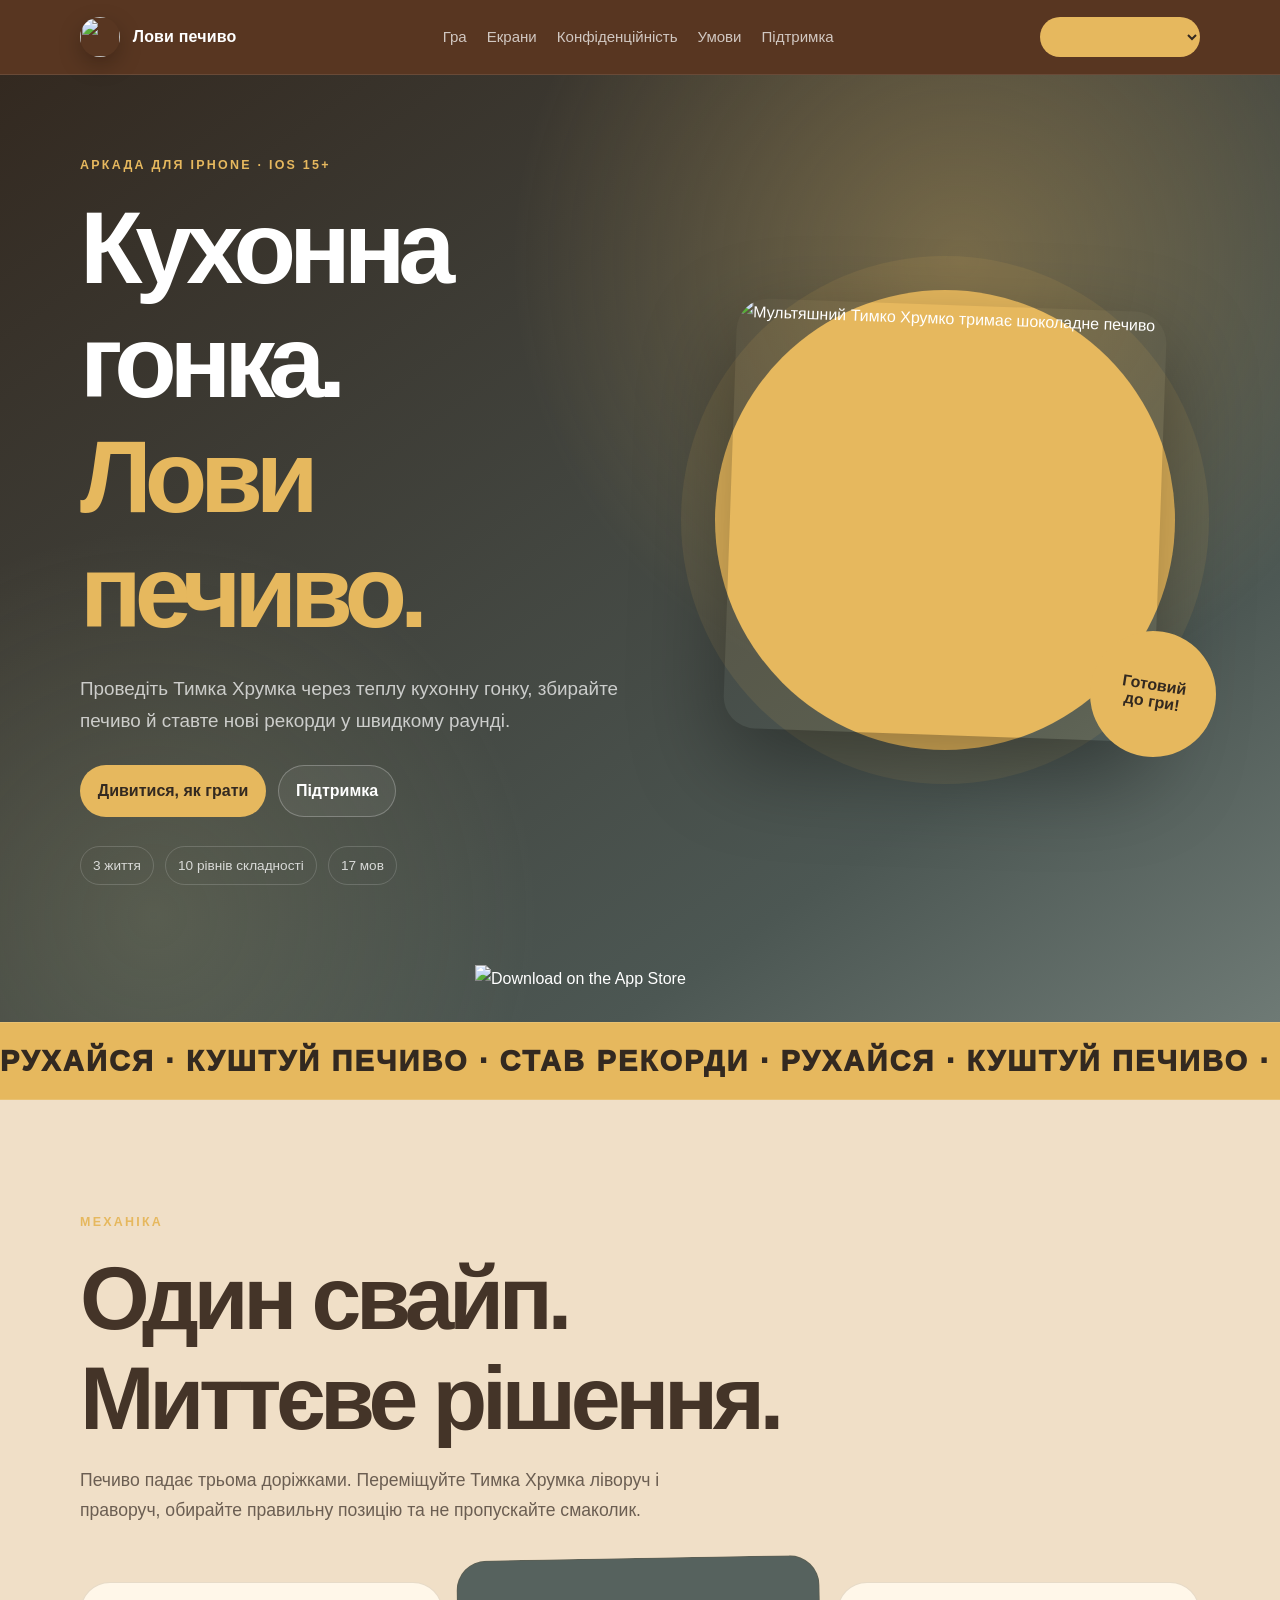
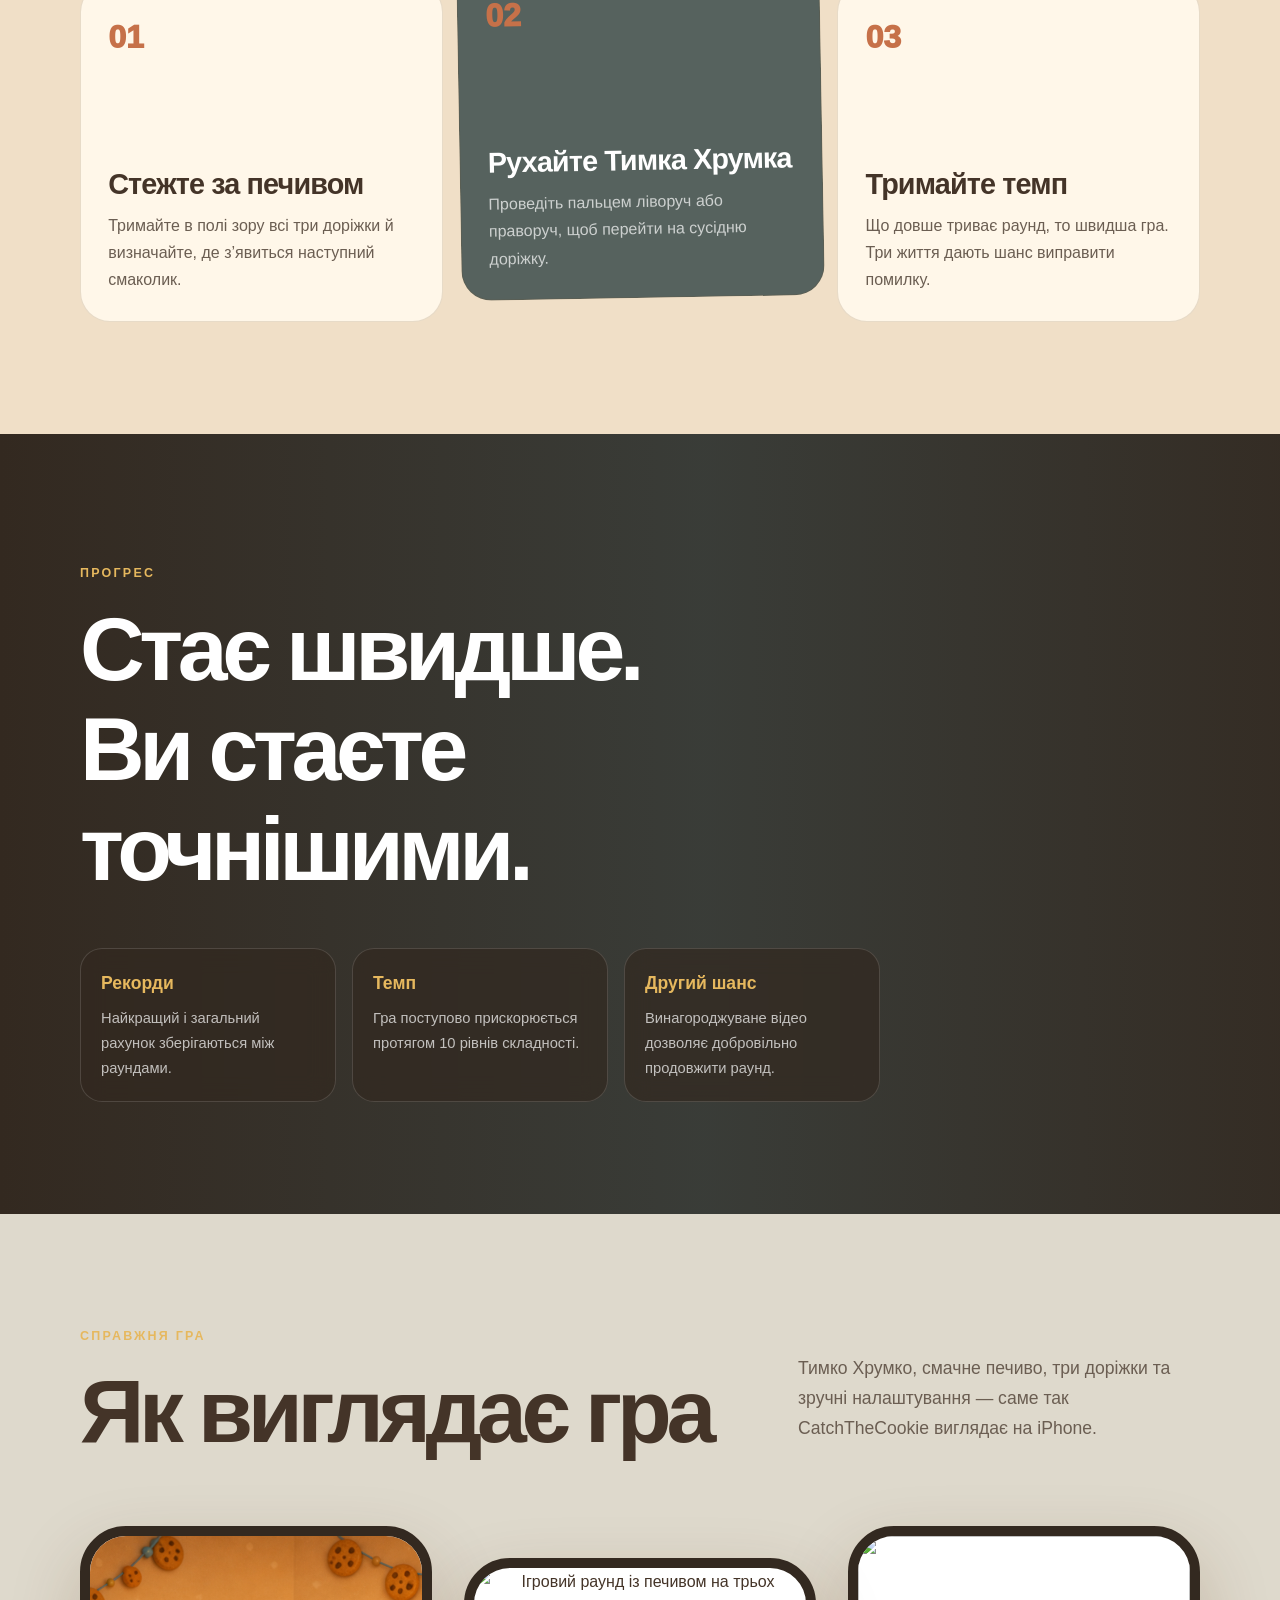
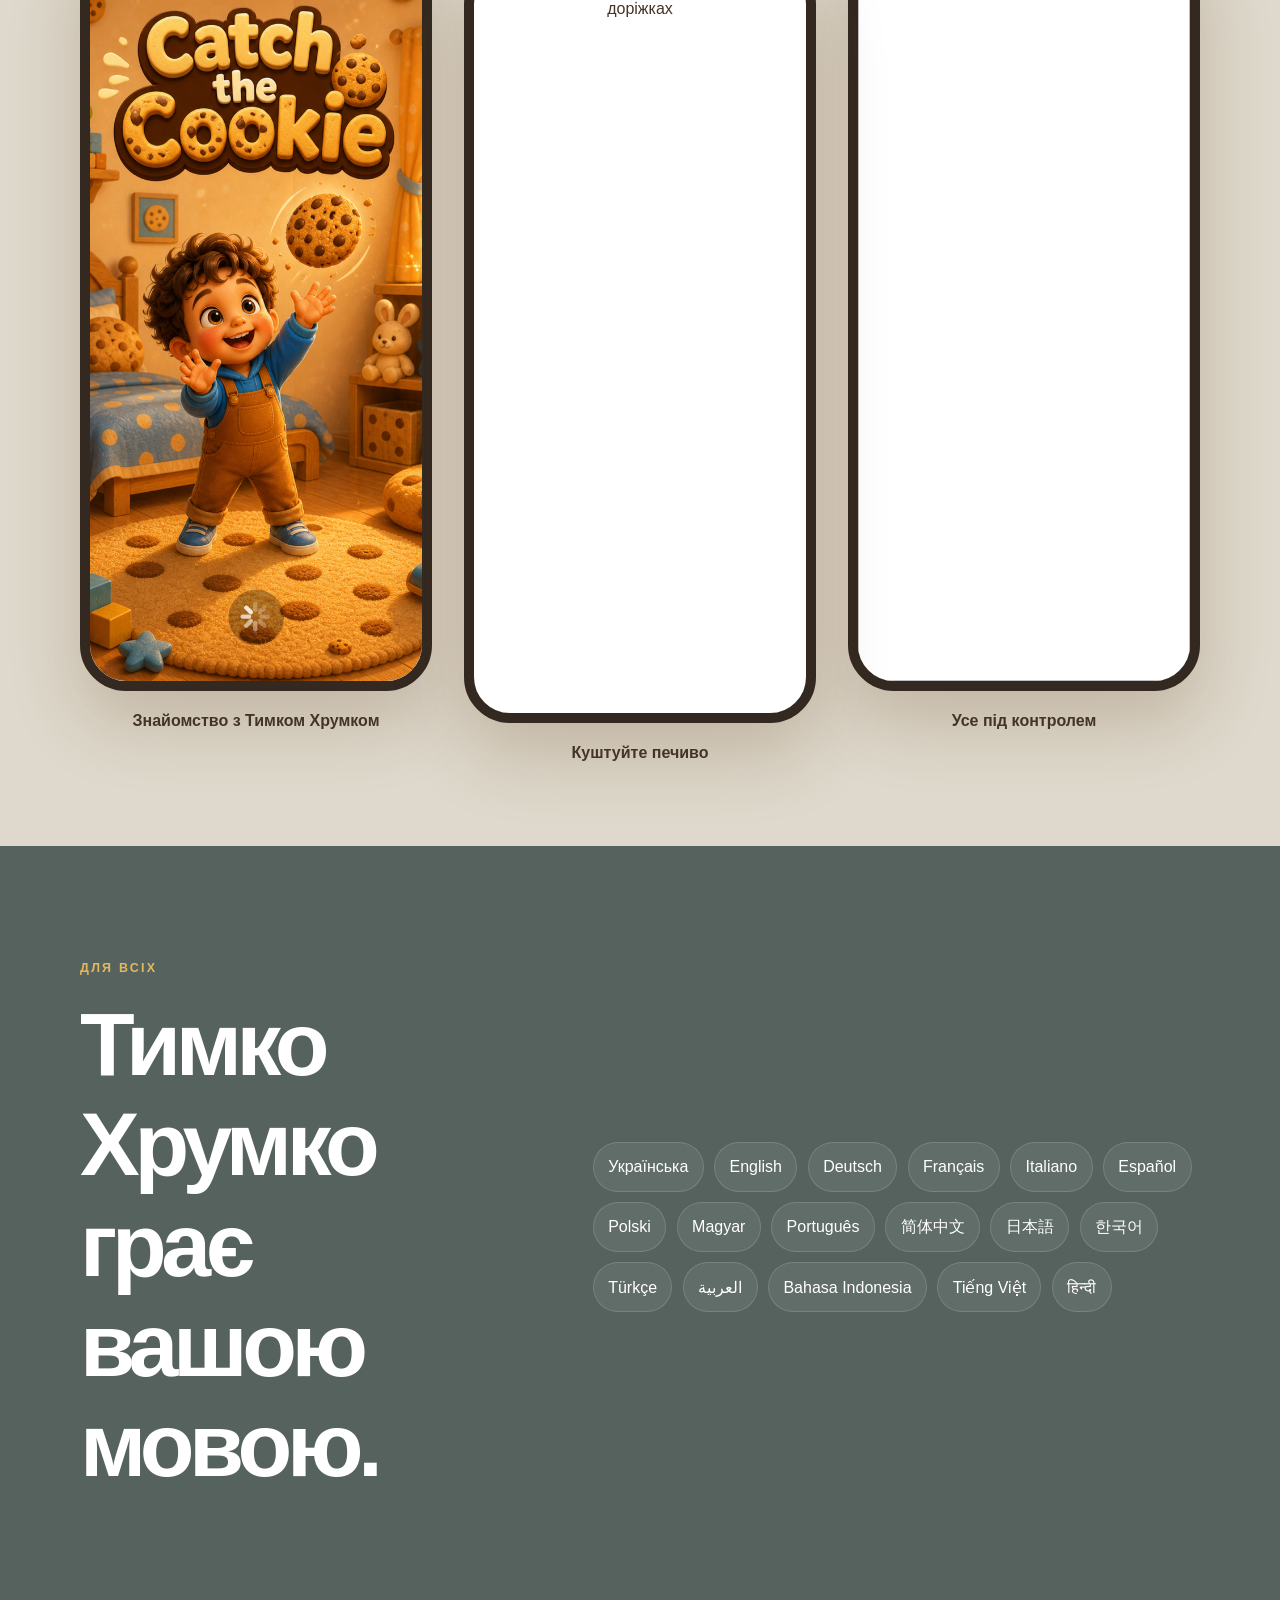
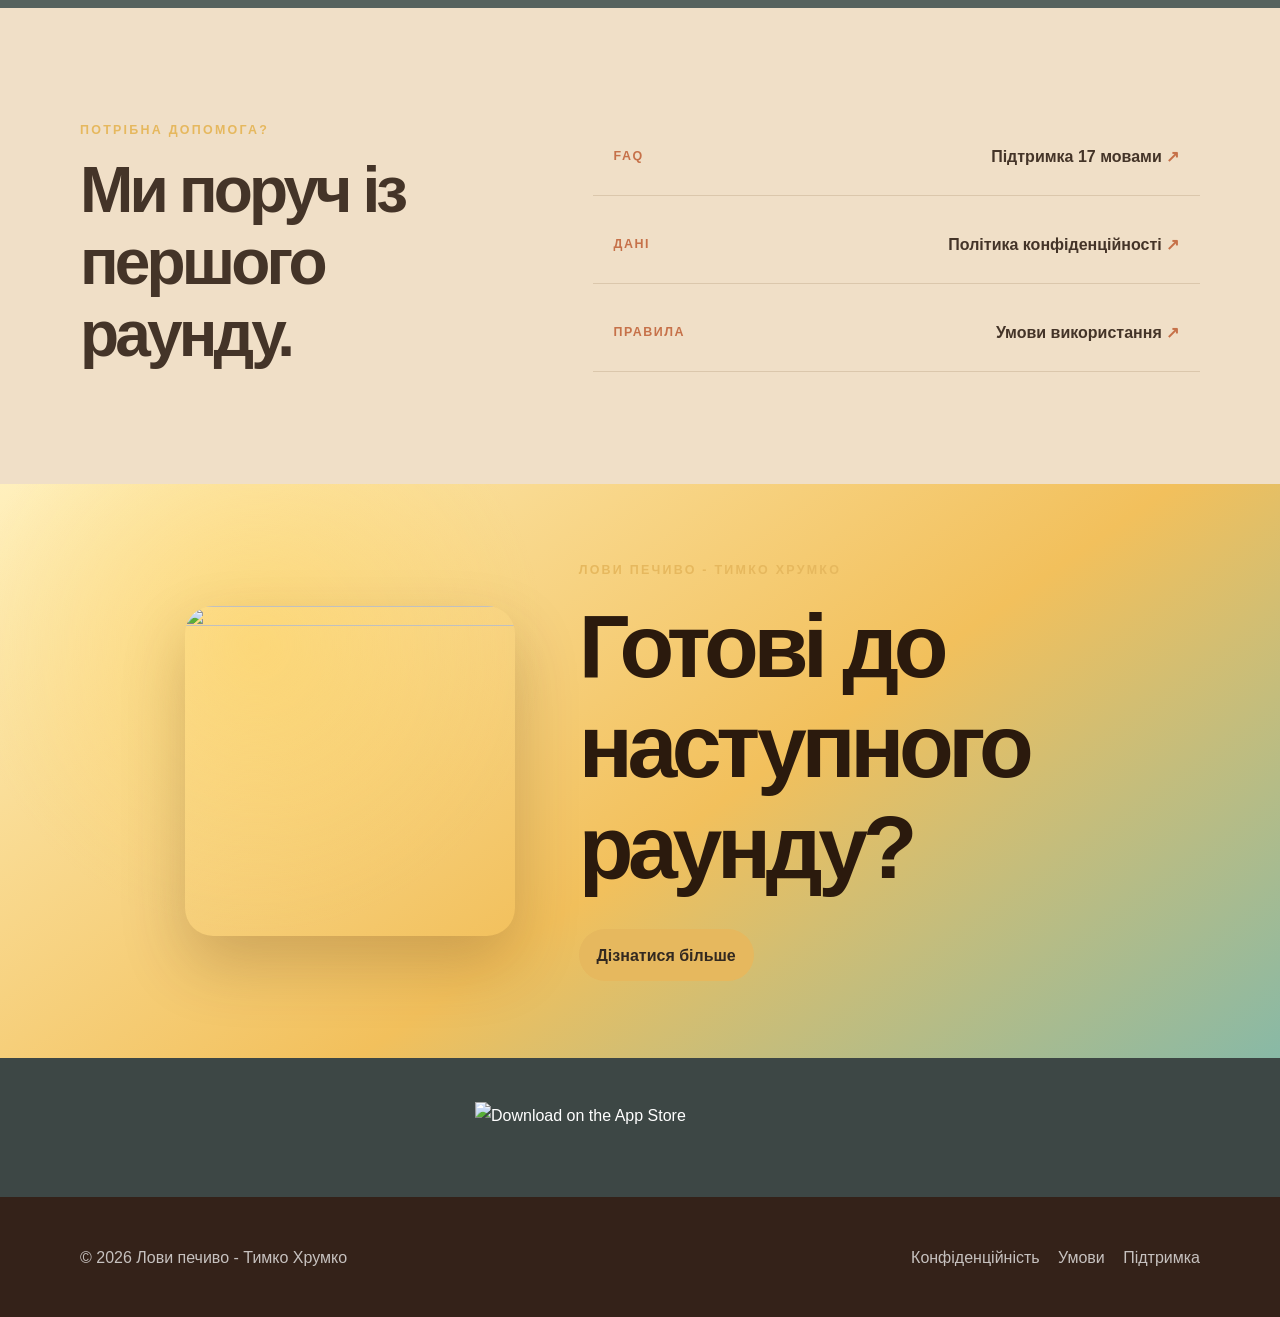
==== index.html @ abdcee6e "Use emulator Timmy splash screenshot" ====
<!doctype html>
<html lang="uk">
<head>
  <meta charset="utf-8">
  <meta name="viewport" content="width=device-width, initial-scale=1">
  <meta name="theme-color" content="#071621">
  <meta name="description" content="Лови печиво - Тимко Хрумко — аркадна гра для iPhone, де Тимко Хрумко збирає печиво в затишному тридоріжковому забігу.">
  <meta property="og:title" content="Лови печиво - Тимко Хрумко — мобільна аркада">
  <meta property="og:description" content="Три доріжки. Смачне печиво. Спритний Тимко Хрумко.">
  <meta property="og:image" content="images/catchTheCookieIcon.png">
  <title>Лови печиво - Тимко Хрумко — мобільна аркада</title>
  <link rel="icon" type="image/png" href="images/catchTheCookieIcon.png">
  <link rel="apple-touch-icon" href="images/catchTheCookieIcon.png">
  <link rel="stylesheet" href="site.css?v=20260728-7">
  <script src="pageTranslationsV2.js?v=20260728-4" defer></script>
  <script src="siteI18n.js?v=20260727-3" defer></script>
  <script src="arcadeCompliance.js?v=20260727-4" defer></script>
</head>
<body class="home">
  <a class="skip-link" href="#main">Перейти до вмісту</a>
  <header class="topbar">
    <div class="shell topbar-inner">
      <a class="brand" href="index.html"><img class="brand-logo" src="images/catchTheCookieIcon.png" alt=""><span data-product-short-name>Лови печиво</span></a>
      <nav class="nav" aria-label="Навігація сайту">
        <a class="nav-link" href="#game">Гра</a>
        <a class="nav-link" href="#screens">Екрани</a>
        <a class="nav-link" href="privacy.html">Конфіденційність</a>
        <a class="nav-link" href="terms.html">Умови</a>
        <a class="nav-link" href="support.html">Підтримка</a>
      </nav>
      <div class="language-control site-language-control" data-language-control>
        <label for="language-select">Мова сайту</label>
        <select id="language-select" data-language-select aria-label="Мова сайту"></select>
      </div>
    </div>
  </header>

  <main id="main">
    <section class="game-hero">
      <div class="shell game-hero-grid">
        <div class="hero-copy">
          <p class="game-kicker">Аркада для iPhone · iOS 15+</p>
          <h1>Кухонна гонка.<br><em>Лови печиво.</em></h1>
          <p class="hero-summary">Проведіть Тимка Хрумка через теплу кухонну гонку, збирайте печиво й ставте нові рекорди у швидкому раунді.</p>
          <div class="hero-actions">
            <a class="button primary" href="#game">Дивитися, як грати</a>
            <a class="button ghost" href="support.html">Підтримка</a>
          </div>
          <div class="hero-facts"><span>3 життя</span><span>10 рівнів складності</span><span>17 мов</span></div>
        </div>
        <div class="hero-character">
          <div class="sun-disc"></div>
          <img src="images/catchTheCookieIcon.png" alt="Мультяшний Тимко Хрумко тримає шоколадне печиво">
          <span class="hero-sticker">Готовий<br>до гри!</span>
        </div>
      </div>
      <section class="app-store-band app-store-band-top" aria-label="App Store">
        <div class="shell app-store-band-inner">
          <a class="app-store-badge-link" href="https://apps.apple.com/" target="_blank" rel="noreferrer" aria-label="Download on the App Store">
            <img class="app-store-badge" src="images/appStoreBadge.png" alt="Download on the App Store">
          </a>
        </div>
      </section>
      <div class="marquee" aria-hidden="true"><div>РУХАЙСЯ · КУШТУЙ ПЕЧИВО · СТАВ РЕКОРДИ · РУХАЙСЯ · КУШТУЙ ПЕЧИВО · СТАВ РЕКОРДИ ·</div></div>
    </section>

    <section class="game-section" id="game">
      <div class="shell">
        <div class="section-heading">
          <p class="game-kicker">Механіка</p>
          <h2>Один свайп.<br>Миттєве рішення.</h2>
          <p>Печиво падає трьома доріжками. Переміщуйте Тимка Хрумка ліворуч і праворуч, обирайте правильну позицію та не пропускайте смаколик.</p>
        </div>
        <div class="mechanic-grid">
          <article class="mechanic-card"><span>01</span><h3>Стежте за печивом</h3><p>Тримайте в полі зору всі три доріжки й визначайте, де з’явиться наступний смаколик.</p></article>
          <article class="mechanic-card featured"><span>02</span><h3>Рухайте Тимка Хрумка</h3><p>Проведіть пальцем ліворуч або праворуч, щоб перейти на сусідню доріжку.</p></article>
          <article class="mechanic-card"><span>03</span><h3>Тримайте темп</h3><p>Що довше триває раунд, то швидша гра. Три життя дають шанс виправити помилку.</p></article>
        </div>
      </div>
    </section>

    <section class="battle-section">
      <div class="battle-backdrop" role="img" aria-label="Затишна ігрова кімната з ліжком і розкиданими іграшками"></div>
      <div class="shell battle-copy">
        <p class="game-kicker">Прогрес</p>
        <h2>Стає швидше.<br>Ви стаєте точнішими.</h2>
        <div class="battle-points">
          <div><strong>Рекорди</strong><span>Найкращий і загальний рахунок зберігаються між раундами.</span></div>
          <div><strong>Темп</strong><span>Гра поступово прискорюється протягом 10 рівнів складності.</span></div>
          <div><strong>Другий шанс</strong><span>Винагороджуване відео дозволяє добровільно продовжити раунд.</span></div>
        </div>
      </div>
    </section>

    <section class="game-section screens-section" id="screens">
      <div class="shell">
        <div class="section-heading wide">
          <div><p class="game-kicker">Справжня гра</p><h2>Як виглядає гра</h2></div>
          <p>Тимко Хрумко, смачне печиво, три доріжки та зручні налаштування — саме так CatchTheCookie виглядає на iPhone.</p>
        </div>
        <div class="phone-gallery" aria-label="Скриншоти CatchTheCookie">
          <figure class="phone phone-tall"><div class="phone-screen"><img src="images/screenshotSplash.png?v=20260828-6" alt="Заставка CatchTheCookie з Тимком Хрумком" loading="lazy"></div><figcaption>Знайомство з Тимком Хрумком</figcaption></figure>
          <figure class="phone phone-center"><div class="phone-screen"><img src="images/screenshotGameplay.png?v=20260727-3" alt="Ігровий раунд із печивом на трьох доріжках" loading="lazy"></div><figcaption>Куштуйте печиво</figcaption></figure>
          <figure class="phone phone-tall"><div class="phone-screen"><img src="images/screenshotSettings.png?v=20260727-3" alt="" loading="lazy"></div><figcaption>Усе під контролем</figcaption></figure>
        </div>
      </div>
    </section>

    <section class="languages-band">
      <div class="shell languages-grid">
        <div><p class="game-kicker">Для всіх</p><h2>Тимко Хрумко грає<br>вашою мовою.</h2></div>
        <div class="language-cloud" aria-label="Підтримувані мови">
          <span>Українська</span><span>English</span><span>Deutsch</span><span>Français</span><span>Italiano</span><span>Español</span><span>Polski</span><span>Magyar</span><span>Português</span><span>简体中文</span><span>日本語</span><span>한국어</span><span>Türkçe</span><span>العربية</span><span>Bahasa Indonesia</span><span>Tiếng Việt</span><span>हिन्दी</span>
        </div>
      </div>
    </section>

    <section class="game-section support-strip">
      <div class="shell support-strip-grid">
        <div><p class="game-kicker">Потрібна допомога?</p><h2>Ми поруч із першого раунду.</h2></div>
        <div class="support-links">
          <a href="support.html"><span>FAQ</span><strong>Підтримка 17 мовами</strong></a>
          <a href="privacy.html"><span>Дані</span><strong>Політика конфіденційності</strong></a>
          <a href="terms.html"><span>Правила</span><strong>Умови використання</strong></a>
        </div>
      </div>
    </section>

    <section class="final-game-cta">
      <img src="images/catchTheCookieIcon.png" alt="" aria-hidden="true">
      <div><p class="game-kicker" data-product-name>Лови печиво - Тимко Хрумко</p><h2>Готові до<br>наступного раунду?</h2><a class="button primary" href="support.html">Дізнатися більше</a></div>
    </section>

    <section class="app-store-band app-store-band-bottom" aria-label="App Store">
      <div class="shell app-store-band-inner">
        <a class="app-store-badge-link" href="https://apps.apple.com/" target="_blank" rel="noreferrer" aria-label="Download on the App Store">
          <img class="app-store-badge" src="images/appStoreBadge.png" alt="Download on the App Store">
        </a>
      </div>
    </section>
  </main>

  <footer class="footer"><div class="shell footer-inner"><span>© 2026 <span data-product-name>Лови печиво - Тимко Хрумко</span></span><div class="footer-links"><a href="privacy.html">Конфіденційність</a><a href="terms.html">Умови</a><a href="support.html">Підтримка</a></div></div></footer>
</body>
</html>
---- site.css ----
:root {
  --ink: #332920;
  --navy: #3D4745;
  --blue: #56625E;
  --blue-light: #9CB6AB;
  --paper: #F0DFC7;
  --paper-2: #FFF7E9;
  --text: #443428;
  --muted: #6B5E52;
  --line: rgba(116, 77, 37, .17);
  --yellow: #E6B85E;
  --orange: #C67149;
  --teal: #A8AD82;
  --sand: #AA8D61;
  --white: #FFFFFF;
  --shadow: rgba(95, 50, 13, .14);
  --max: 1120px;
  --reading: 790px;
}

* {
  box-sizing: border-box;
}

html {
  scroll-behavior: smooth;
}

body {
  margin: 0;
  color: var(--text);
  background:
    radial-gradient(circle at 10% 12%, rgba(230, 184, 94, .24), transparent 24rem),
    radial-gradient(circle at 90% 28%, rgba(168, 173, 130, .20), transparent 28rem),
    linear-gradient(180deg, var(--paper-2), var(--paper));
  font-family: "Avenir Next", "Trebuchet MS", "Segoe UI", sans-serif;
  line-height: 1.7;
  text-rendering: optimizeLegibility;
  -webkit-font-smoothing: antialiased;
}

a {
  color: inherit;
  text-decoration: none;
}

a:not(.brand):not(.nav-link):not(.button):not(.page-card) {
  text-decoration-color: rgba(116, 77, 37, 0.42);
  text-underline-offset: 0.18em;
}

.shell {
  width: min(var(--max), calc(100% - 32px));
  margin-inline: auto;
}

.skip-link {
  position: fixed;
  top: 12px;
  left: 12px;
  z-index: 100;
  padding: 0.65rem 0.9rem;
  border-radius: 999px;
  color: var(--white);
  background: var(--ink);
  transform: translateY(-180%);
}

.skip-link:focus {
  transform: none;
}

.topbar {
  position: sticky;
  top: 0;
  z-index: 50;
  border-bottom: 1px solid rgba(255, 255, 255, 0.1);
  color: var(--white);
  background: rgba(51, 41, 32, 0.94);
  backdrop-filter: blur(18px);
}

.topbar-inner {
  min-height: 74px;
  display: flex;
  align-items: center;
  justify-content: space-between;
  gap: 1.5rem;
}

.brand {
  display: inline-flex;
  align-items: center;
  gap: 0.8rem;
  font-weight: 800;
  letter-spacing: 0.01em;
}

.brand-logo {
  width: 2.5rem;
  height: 2.5rem;
  display: block;
  object-fit: cover;
  border-radius: 50%;
  box-shadow: 0 8px 22px rgba(0, 0, 0, 0.25);
}

.nav {
  display: flex;
  align-items: center;
  gap: 1.25rem;
}

.nav-link {
  color: rgba(255, 255, 255, 0.72);
  font-size: 0.94rem;
  transition: color 160ms ease;
}

.nav-link:hover,
.nav-link[aria-current="page"] {
  color: var(--yellow);
}

.nav-link.button {
  padding: 0.62rem 0.92rem;
  color: var(--ink);
  background: var(--yellow);
  border-radius: 999px;
  font-weight: 800;
}

.legal-hero {
  position: relative;
  overflow: hidden;
  color: var(--white);
  background:
    radial-gradient(circle at 82% 15%, rgba(230, 184, 94, 0.28), transparent 20rem),
    radial-gradient(circle at 12% 88%, rgba(168, 173, 130, 0.3), transparent 24rem),
    linear-gradient(145deg, var(--navy), var(--blue) 72%, var(--blue-light));
}

.legal-hero::after {
  content: "";
  position: absolute;
  right: 7%;
  bottom: -5.5rem;
  width: 17rem;
  height: 17rem;
  border: 2.8rem dotted rgba(255, 255, 255, 0.08);
  border-radius: 50%;
  transform: rotate(17deg);
}

.legal-hero-inner {
  position: relative;
  z-index: 1;
  min-height: 400px;
  display: grid;
  align-content: center;
  padding-block: 5.5rem;
}

.legal-hero-inner > * {
  min-width: 0;
}

.legal-hero h1 {
  overflow-wrap: normal;
  word-break: normal;
  hyphens: none;
}

.language-control {
  width: 364px;
  max-width: 100%;
  display: grid;
  grid-template-columns: auto minmax(180px, 1fr);
  align-items: center;
  gap: 0.75rem;
  margin-bottom: 1.5rem;
  padding: 0.45rem 0.5rem 0.45rem 0.85rem;
  border: 1px solid rgba(255, 255, 255, 0.06);
  border-radius: 999px;
  color: rgba(255, 255, 255, 0.75);
  background: rgba(255, 255, 255, 0.07);
  font-size: 0.84rem;
  font-weight: 700;
}

.language-control select {
  width: 100%;
  min-width: 0;
  min-height: 38px;
  padding: 0 2.2rem 0 0.85rem;
  border: 0;
  border-radius: 999px;
  color: var(--ink);
  background: var(--yellow);
  font: inherit;
  font-weight: 800;
  cursor: pointer;
}

[dir="rtl"] .language-control select {
  padding: 0 0.85rem 0 2.2rem;
}

.topbar .language-control {
  flex: 0 0 auto;
  width: auto;
  max-width: none;
  grid-template-columns: 1fr;
  gap: 0;
  margin: 0;
  padding: 0;
  border: 0;
  background: transparent;
}

.topbar .language-control label {
  position: absolute;
  width: 1px;
  height: 1px;
  overflow: hidden;
  clip: rect(0 0 0 0);
  white-space: nowrap;
}

.topbar .language-control select {
  width: 160px;
  min-height: 40px;
  max-width: 180px;
}

.kicker {
  margin: 0 0 0.8rem;
  color: var(--yellow);
  font-size: 0.78rem;
  font-weight: 800;
  letter-spacing: 0.16em;
  text-transform: uppercase;
}

h1,
h2,
h3 {
  line-height: 1.12;
  letter-spacing: -0.03em;
}

h1 {
  max-width: 820px;
  margin: 0;
  font-size: clamp(2.9rem, 7vw, 6.4rem);
}

.legal-hero .lead {
  max-width: 700px;
  margin: 1.25rem 0 0;
  color: rgba(255, 255, 255, 0.74);
  font-size: clamp(1.05rem, 2vw, 1.3rem);
}

.hero-actions {
  display: flex;
  flex-wrap: wrap;
  gap: 0.75rem;
  margin-top: 1.7rem;
}

.button {
  display: inline-flex;
  align-items: center;
  justify-content: center;
  min-height: 48px;
  padding: 0.72rem 1.05rem;
  border: 1px solid transparent;
  border-radius: 999px;
  font-weight: 800;
}

.button.primary {
  color: var(--ink);
  background: var(--yellow);
}

.button.ghost {
  color: var(--white);
  border-color: rgba(255, 255, 255, 0.25);
  background: rgba(255, 255, 255, 0.06);
}

.app-store-band {
  width: 100%;
}

.app-store-band-top {
  padding: 2rem 0 1.85rem;
}

.app-store-band-bottom {
  padding: 2.75rem 0 4.25rem;
}

.app-store-band-inner {
  display: flex;
  justify-content: center;
}

.app-store-badge-link {
  display: inline-block;
}

.app-store-badge {
  display: block;
  width: min(330px, 82vw);
  height: auto;
}

.content-wrap {
  display: grid;
  grid-template-columns: minmax(0, var(--reading)) 220px;
  gap: 4rem;
  align-items: start;
  padding-block: 5rem;
}

.document h2,
.support-section h2 {
  margin: 3.4rem 0 1rem;
  font-size: clamp(1.75rem, 4vw, 2.55rem);
}

.document h2:first-child {
  margin-top: 0;
}

.document h3 {
  margin: 2.2rem 0 0.7rem;
  font-size: 1.2rem;
}

.document p,
.document li {
  color: #675b50;
}

.document a,
.faq a {
  text-decoration: underline;
  text-decoration-thickness: 1px;
}

.document ul {
  padding-left: 1.25rem;
}

.document li + li {
  margin-top: 0.5rem;
}

.summary {
  padding: 1.4rem;
  border: 1px solid rgba(198, 113, 73, 0.28);
  border-radius: 22px;
  background: rgba(230, 184, 94, 0.18);
}

.summary strong {
  display: block;
  margin-bottom: 0.35rem;
  color: var(--text);
}

.toc {
  position: sticky;
  top: 104px;
  padding: 1.25rem;
  border: 1px solid var(--line);
  border-radius: 20px;
  background: rgba(255, 247, 233, 0.82);
}

.toc strong {
  display: block;
  margin-bottom: 0.65rem;
}

.toc a {
  display: block;
  padding: 0.32rem 0;
  color: var(--muted);
  font-size: 0.9rem;
}

.toc a:hover {
  color: var(--text);
}

.support-main {
  padding-block: 5rem;
}

.support-intro {
  display: grid;
  grid-template-columns: repeat(3, 1fr);
  gap: 1rem;
}

.stat-card {
  min-height: 232px;
  padding: 1.4rem;
  border: 1px solid var(--line);
  border-radius: 24px;
  background: rgba(255, 255, 255, 0.52);
}

.stat-card span {
  display: block;
  margin-bottom: 1rem;
  color: var(--orange);
  font-size: 1.75rem;
  font-weight: 900;
}

.stat-card strong {
  display: block;
  font-size: 1.1rem;
}

.stat-card p {
  margin: 0.35rem 0 0;
  color: var(--muted);
}

.support-section {
  max-width: 900px;
  margin-inline: auto;
}

.faq {
  display: grid;
  gap: 0.7rem;
}

.faq details {
  border: 1px solid var(--line);
  border-radius: 18px;
  background: rgba(255, 255, 255, 0.56);
  overflow: hidden;
}

.faq details[open] {
  background: var(--white);
  box-shadow: 0 14px 36px rgba(95, 50, 13, 0.09);
}

.faq summary {
  position: relative;
  padding: 1.05rem 3.2rem 1.05rem 1.15rem;
  cursor: pointer;
  list-style: none;
  font-weight: 800;
}

.faq summary::-webkit-details-marker {
  display: none;
}

.faq summary::after {
  content: "+";
  position: absolute;
  top: 50%;
  right: 1.15rem;
  width: 1.65rem;
  height: 1.65rem;
  display: grid;
  place-items: center;
  border-radius: 50%;
  color: var(--ink);
  background: var(--yellow);
  transform: translateY(-50%);
}

.faq details[open] summary::after {
  content: "−";
}

.faq-answer {
  padding: 0 1.15rem 1.15rem;
  color: #675b50;
}

.faq-answer p {
  margin: 0;
}

.link-grid {
  display: grid;
  grid-template-columns: repeat(2, 1fr);
  gap: 1rem;
  margin-top: 4rem;
}

.page-card {
  position: relative;
  min-height: 170px;
  padding: 1.35rem;
  border-radius: 24px;
  color: var(--white);
  background: linear-gradient(145deg, var(--navy), var(--blue-light));
  box-shadow: var(--shadow);
}

.page-card span {
  color: var(--yellow);
  font-size: 0.78rem;
  font-weight: 800;
  letter-spacing: 0.12em;
  text-transform: uppercase;
}

.page-card strong {
  display: block;
  margin-top: 1.7rem;
  font-size: 1.35rem;
}

.page-card::after {
  content: "↗";
  position: absolute;
  right: 1.25rem;
  bottom: 1.15rem;
  color: var(--teal);
  font-size: 1.5rem;
}

.updated {
  margin-top: 3rem;
  color: var(--muted);
  font-size: 0.9rem;
}

.footer {
  color: rgba(255, 255, 255, 0.72);
  background: var(--ink);
}

.footer-inner {
  min-height: 120px;
  display: flex;
  align-items: center;
  justify-content: space-between;
  gap: 1.5rem;
}

.footer-links {
  display: flex;
  flex-wrap: wrap;
  justify-content: flex-end;
  gap: 1.15rem;
}

.footer a:hover {
  color: var(--yellow);
}

@media (max-width: 920px) {
  .topbar-inner {
    position: relative;
    min-height: 0;
    display: grid;
    grid-template-columns: minmax(0, 1fr) auto;
    align-items: center;
    gap: 0.65rem 0.85rem;
    padding-block: 0.75rem 0.6rem;
  }

  .topbar .language-control {
    grid-column: 2;
    grid-row: 1;
    width: auto;
  }

  .topbar .language-control select {
    width: 138px;
    max-width: 34vw;
  }

  .nav {
    grid-column: 1 / -1;
    grid-row: 2;
    width: 100%;
    gap: 0.85rem;
    overflow-x: auto;
    padding-bottom: 0.15rem;
  }

  .nav-link {
    white-space: nowrap;
  }

  .nav-link.button {
    display: none;
  }
}

@media (max-width: 820px) {
  .legal-hero-inner {
    min-height: 350px;
    padding-block: 4rem;
  }

  .content-wrap {
    grid-template-columns: 1fr;
    gap: 2rem;
  }

  .toc {
    position: static;
    grid-row: 1;
  }

  .support-intro {
    grid-template-columns: 1fr;
  }
}

@media (max-width: 600px) {
  h1 {
    font-size: 3rem;
  }

  .link-grid {
    grid-template-columns: 1fr;
  }

  .footer-inner {
    align-items: flex-start;
    flex-direction: column;
    padding-block: 2rem;
  }

  .footer-links {
    justify-content: flex-start;
  }
}

@media (prefers-reduced-motion: reduce) {
  html {
    scroll-behavior: auto;
  }
}

/* Home page */
.home {
  color: var(--white);
  background: var(--navy);
}

.home .topbar {
  background: rgba(51, 41, 32, 0.86);
}

.game-hero {
  overflow: hidden;
  background:
    radial-gradient(circle at 75% 18%, rgba(230, 184, 94, 0.32), transparent 28rem),
    radial-gradient(circle at 12% 82%, rgba(168, 173, 130, 0.2), transparent 24rem),
    linear-gradient(145deg, #332920, #4c5753 72%, #74807b);
}

.game-hero-grid {
  min-height: 720px;
  display: grid;
  grid-template-columns: 1.05fr 0.95fr;
  align-items: center;
  gap: 3rem;
  padding-block: 5rem 3rem;
}

.game-kicker {
  margin: 0 0 0.9rem;
  color: var(--yellow);
  font-size: 0.78rem;
  font-weight: 900;
  letter-spacing: 0.18em;
  text-transform: uppercase;
}

.hero-copy h1 {
  margin: 0;
  font-size: clamp(4rem, 8vw, 7.5rem);
  letter-spacing: -0.07em;
}

.hero-copy h1 em {
  color: var(--yellow);
  font-style: normal;
}

.hero-summary {
  max-width: 650px;
  margin: 1.5rem 0 0;
  color: rgba(255, 255, 255, 0.72);
  font-size: 1.18rem;
}

.hero-facts {
  display: flex;
  flex-wrap: wrap;
  gap: 0.7rem;
  margin-top: 1.8rem;
}

.hero-facts span {
  padding: 0.45rem 0.75rem;
  border: 1px solid rgba(255, 255, 255, 0.16);
  border-radius: 999px;
  color: rgba(255, 255, 255, 0.78);
  font-size: 0.85rem;
}

.hero-character {
  position: relative;
  min-height: 570px;
  display: grid;
  place-items: center;
}

.hero-character img {
  position: relative;
  z-index: 2;
  width: min(100%, 430px);
  aspect-ratio: 1;
  object-fit: cover;
  border-radius: 32px;
  box-shadow: 0 34px 90px rgba(0, 0, 0, 0.36);
  display: block;
  transform: rotate(2deg);
}

.sun-disc {
  position: absolute;
  width: 460px;
  height: 460px;
  border-radius: 50%;
  background: var(--yellow);
  box-shadow: 0 0 0 34px rgba(230, 184, 94, 0.1);
}

.hero-sticker {
  position: absolute;
  z-index: 3;
  right: -1rem;
  bottom: 3rem;
  width: 126px;
  height: 126px;
  display: grid;
  place-items: center;
  border-radius: 50%;
  color: var(--ink);
  background: var(--yellow);
  font-weight: 900;
  line-height: 1.05;
  text-align: center;
  transform: rotate(9deg);
}

.marquee {
  overflow: hidden;
  border-block: 1px solid rgba(255, 255, 255, 0.12);
  color: var(--ink);
  background: var(--yellow);
  font-size: clamp(1rem, 2.5vw, 1.8rem);
  font-weight: 950;
  letter-spacing: 0.08em;
  white-space: nowrap;
}

.marquee div {
  width: max-content;
  padding-block: 0.85rem;
  animation: ticker 22s linear infinite;
}

@keyframes ticker {
  to { transform: translateX(-50%); }
}

.game-section {
  padding-block: 7rem;
  color: var(--text);
  background: var(--paper);
}

.section-heading {
  max-width: 760px;
}

.section-heading h2,
.battle-copy h2,
.languages-grid h2,
.support-strip h2,
.final-game-cta h2 {
  margin: 0;
  font-size: clamp(3rem, 7vw, 6.4rem);
  letter-spacing: -0.06em;
}

.section-heading > p:last-child {
  max-width: 620px;
  color: var(--muted);
  font-size: 1.1rem;
}

.section-heading.wide {
  max-width: none;
  display: grid;
  grid-template-columns: 1.25fr 0.75fr;
  align-items: end;
  gap: 3rem;
}

.mechanic-grid {
  display: grid;
  grid-template-columns: repeat(3, 1fr);
  gap: 1rem;
  margin-top: 3.5rem;
}

.mechanic-card {
  min-height: 340px;
  display: flex;
  flex-direction: column;
  padding: 1.7rem;
  border: 1px solid var(--line);
  border-radius: 30px;
  background: var(--paper-2);
}

.mechanic-card.featured {
  color: var(--white);
  background: var(--blue);
  transform: translateY(-1.5rem) rotate(-1deg);
}

.mechanic-card > span {
  color: var(--orange);
  font-size: 2rem;
  font-weight: 950;
}

.mechanic-card h3 {
  margin: auto 0 0.75rem;
  font-size: 1.8rem;
}

.mechanic-card p {
  margin: 0;
  color: var(--muted);
}

.mechanic-card.featured p {
  color: rgba(255, 255, 255, 0.7);
}

.battle-section {
  position: relative;
  min-height: 780px;
  display: grid;
  align-items: end;
  overflow: hidden;
  background: var(--ink);
}

.battle-backdrop {
  position: absolute;
  inset: 0;
  background:
    linear-gradient(90deg, rgba(51, 41, 32, 0.96), rgba(61, 71, 69, 0.64) 55%, rgba(61, 71, 69, 0.12)),
    url("images/background.png") center 58% / cover;
}

.battle-copy {
  position: relative;
  z-index: 2;
  padding-block: 7rem;
}

.battle-copy h2 {
  max-width: 850px;
}

.battle-points {
  max-width: 800px;
  display: grid;
  grid-template-columns: repeat(3, 1fr);
  gap: 1rem;
  margin-top: 3rem;
}

.battle-points div {
  padding: 1.25rem;
  border: 1px solid rgba(255, 255, 255, 0.14);
  border-radius: 22px;
  background: rgba(51, 41, 32, 0.7);
  backdrop-filter: blur(12px);
}

.battle-points strong,
.battle-points span {
  display: block;
}

.battle-points strong {
  color: var(--yellow);
  font-size: 1.1rem;
}

.battle-points span {
  margin-top: 0.45rem;
  color: rgba(255, 255, 255, 0.7);
  font-size: 0.92rem;
}

.screens-section {
  overflow: hidden;
  background: #ded9cc;
}

.phone-gallery {
  display: grid;
  grid-template-columns: repeat(3, 1fr);
  align-items: center;
  gap: 2rem;
  margin-top: 4rem;
}

.phone {
  margin: 0;
  text-align: center;
}

.phone-screen {
  aspect-ratio: 1206 / 2622;
  overflow: hidden;
  border: 10px solid var(--ink);
  border-radius: 46px;
  background: #fff;
  box-shadow: 0 30px 70px rgba(95, 50, 13, 0.22);
}

.phone-screen img {
  width: 100%;
  height: 100%;
  object-fit: cover;
}

.phone-screen.crop-top img {
  height: 116%;
  object-position: center bottom;
}

.phone-center {
  transform: translateY(2rem);
}

.phone figcaption {
  margin-top: 1rem;
  font-weight: 900;
}

.languages-band {
  padding-block: 7rem;
  background: var(--blue);
}

.languages-grid {
  display: grid;
  grid-template-columns: 0.85fr 1.15fr;
  gap: 4rem;
  align-items: center;
}

.language-cloud {
  display: flex;
  flex-wrap: wrap;
  gap: 0.65rem;
}

.language-cloud span {
  padding: 0.65rem 0.9rem;
  border: 1px solid rgba(255, 255, 255, 0.15);
  border-radius: 999px;
  background: rgba(255, 255, 255, 0.07);
}

.support-strip-grid {
  display: grid;
  grid-template-columns: 0.85fr 1.15fr;
  gap: 4rem;
}

.support-strip h2 {
  font-size: clamp(2.6rem, 5vw, 4.8rem);
}

.support-links {
  display: grid;
  gap: 0.75rem;
}

.support-links a {
  min-height: 76px;
  display: flex;
  align-items: center;
  justify-content: space-between;
  gap: 1rem;
  padding: 1.15rem 1.3rem;
  border-bottom: 1px solid var(--line);
}

.support-links span {
  color: var(--orange);
  font-size: 0.78rem;
  font-weight: 900;
  letter-spacing: 0.12em;
  text-transform: uppercase;
}

.support-links strong::after {
  content: " ↗";
  color: var(--orange);
}

.final-game-cta {
  min-height: 520px;
  display: grid;
  grid-template-columns: minmax(280px, 0.82fr) minmax(360px, 1.18fr);
  align-items: center;
  gap: clamp(2rem, 5vw, 5rem);
  padding: clamp(3rem, 6vw, 5rem) max(7vw, 1.5rem);
  overflow: hidden;
  color: #2b1a0d;
  background:
    radial-gradient(circle at 20% 28%, rgba(255, 210, 91, 0.48), transparent 18rem),
    linear-gradient(145deg, #fff0bd, #f2c05c 56%, #88b9a6);
}

.final-game-cta > img {
  width: min(100%, 330px);
  height: auto;
  aspect-ratio: 1;
  object-fit: cover;
  justify-self: end;
  border-radius: 28px;
  box-shadow: 0 28px 64px rgba(83, 45, 13, 0.24);
}

.final-game-cta > div {
  max-width: 560px;
  padding: 0;
}

.final-game-cta .button {
  margin-top: 2rem;
}

@media (max-width: 900px) {
  .game-hero-grid,
  .section-heading.wide,
  .languages-grid,
  .support-strip-grid {
    grid-template-columns: 1fr;
  }

  .game-hero-grid {
    padding-top: 4rem;
  }

  .mechanic-grid,
  .battle-points {
    grid-template-columns: 1fr;
  }

  .mechanic-card.featured {
    transform: none;
  }

  .phone-gallery {
    display: flex;
    width: auto;
    margin-inline: calc(50% - 50vw);
    padding: 1rem 5vw 4rem;
    overflow-x: auto;
    scroll-padding-inline: 5vw;
    scroll-snap-type: x mandatory;
    scrollbar-width: thin;
  }

  .phone {
    min-width: 260px;
    scroll-snap-align: center;
  }

  .phone-center {
    transform: none;
  }

  .final-game-cta {
    grid-template-columns: 1fr;
    justify-items: center;
    text-align: center;
  }

  .final-game-cta > img {
    width: min(70%, 280px);
    justify-self: center;
  }
}

@media (max-width: 600px) {
  .support-links a {
    min-height: 94px;
  }

  .game-hero-grid {
    min-height: 0;
  }

  .hero-character {
    min-height: 420px;
  }

  .sun-disc {
    width: 330px;
    height: 330px;
  }

  .hero-sticker {
    right: 0;
    width: 100px;
    height: 100px;
  }

  .game-section,
  .languages-band {
    padding-block: 5rem;
  }

  .phone-gallery {
    gap: 1rem;
  }

  .phone {
    min-width: min(78vw, 300px);
  }

  .phone-screen {
    border-width: 6px;
    border-radius: 28px;
  }
}

@media (max-width: 360px) {
  .brand > span:last-child {
    display: none;
  }

  .topbar .language-control select {
    width: 128px;
    max-width: 42vw;
  }
}

/* Shared support and legal pages use Catch the Cookie's warm cookie palette. */
.topbar, .home .topbar { background: rgba(91, 54, 31, .94); }
body:not(.home) { background: radial-gradient(circle at 12% 12%, rgba(237, 187, 105, .32), transparent 22rem), radial-gradient(circle at 88% 18%, rgba(132, 177, 157, .28), transparent 24rem), linear-gradient(180deg, #FFFDF7, #F7E8CB 55%, #E6D5B8); }
.legal-hero { background: radial-gradient(circle at 82% 16%, rgba(237, 187, 105, .48), transparent 23rem), linear-gradient(145deg, #523728, #A46138 54%, #E9BD70); }
.summary { border-color: rgba(164, 97, 56, .3); background: rgba(237, 187, 105, .22); }
.toc, .stat-card, .faq details { border-color: rgba(164, 97, 56, .22); background: rgba(255, 251, 242, .8); }
.faq details[open] { background: #FFFFFF; box-shadow: 0 14px 36px rgba(82, 55, 40, .12); }
.document p, .document li, .faq-answer { color: #604B3C; }
.page-card { background: linear-gradient(145deg, #523728, #9B5E38 56%, #D7A655); }
.page-card::after { color: #D5E7B4; }
.footer { background: #342219; }
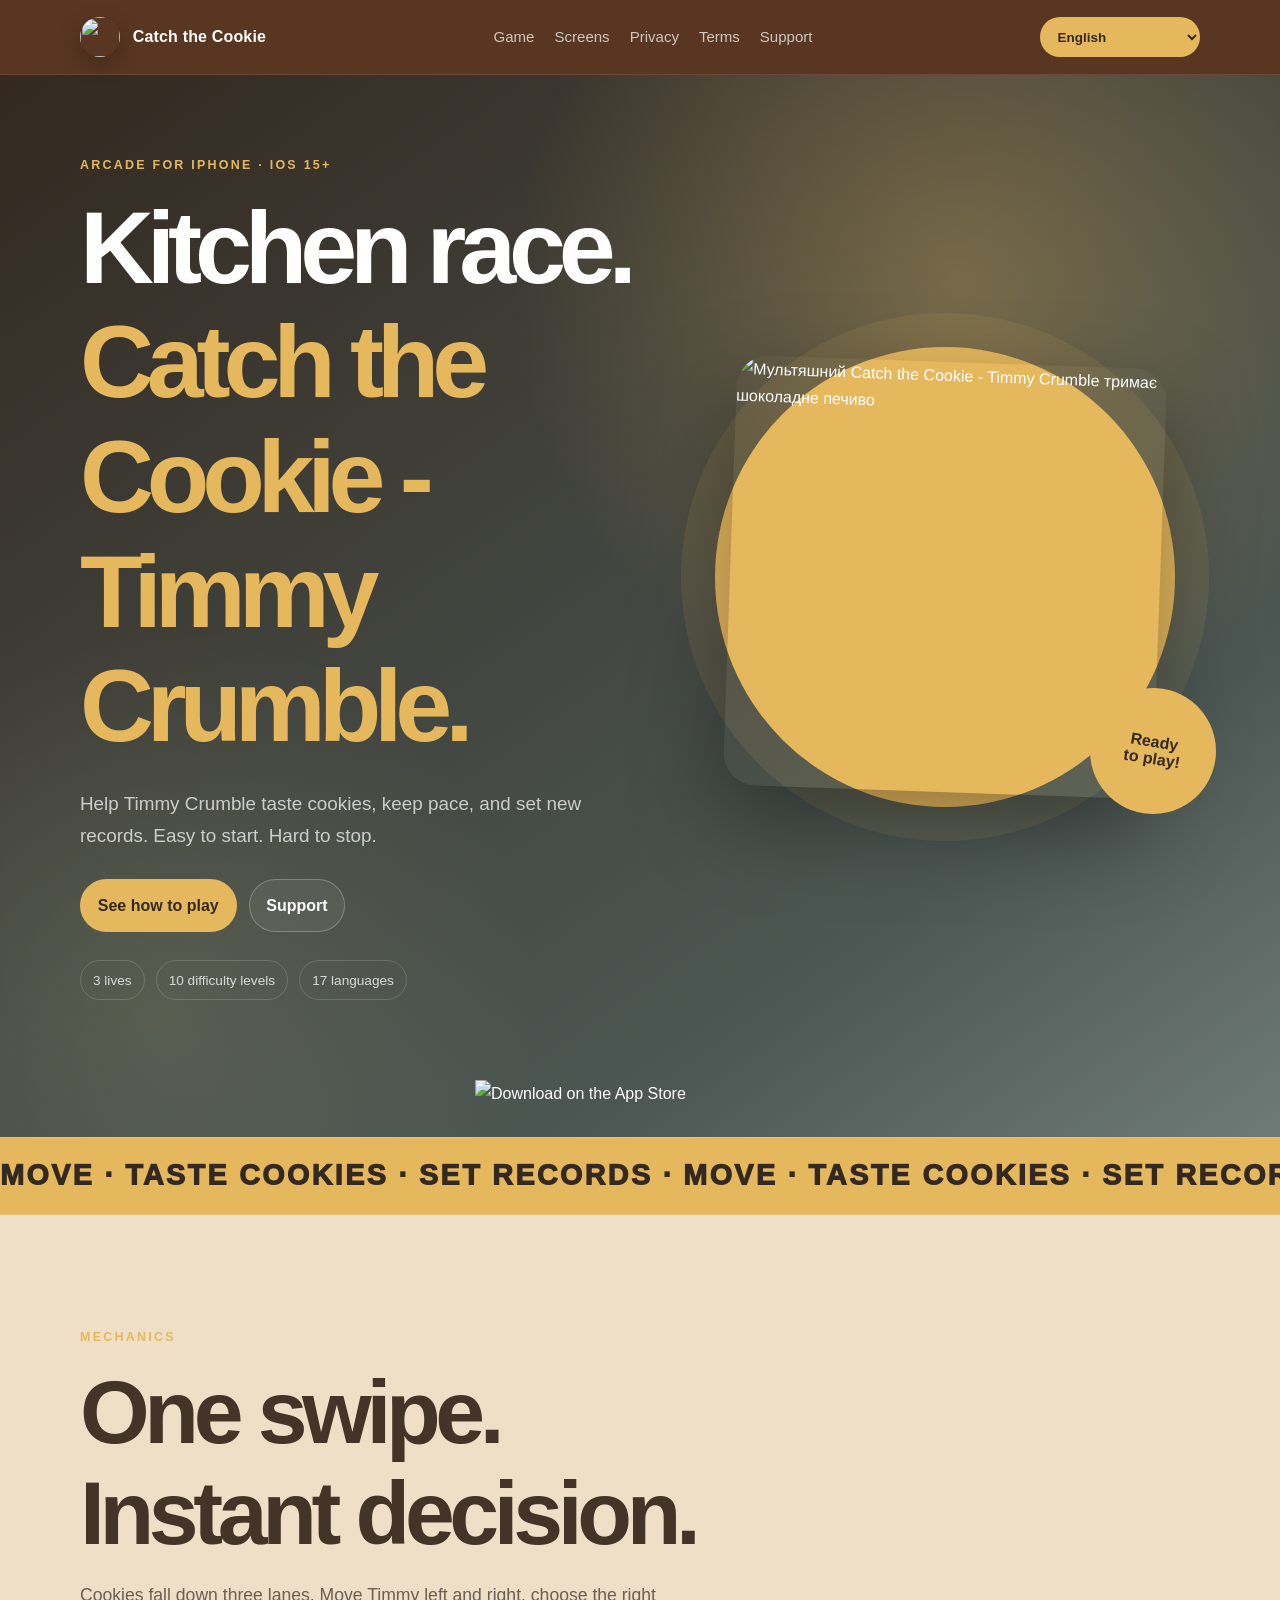
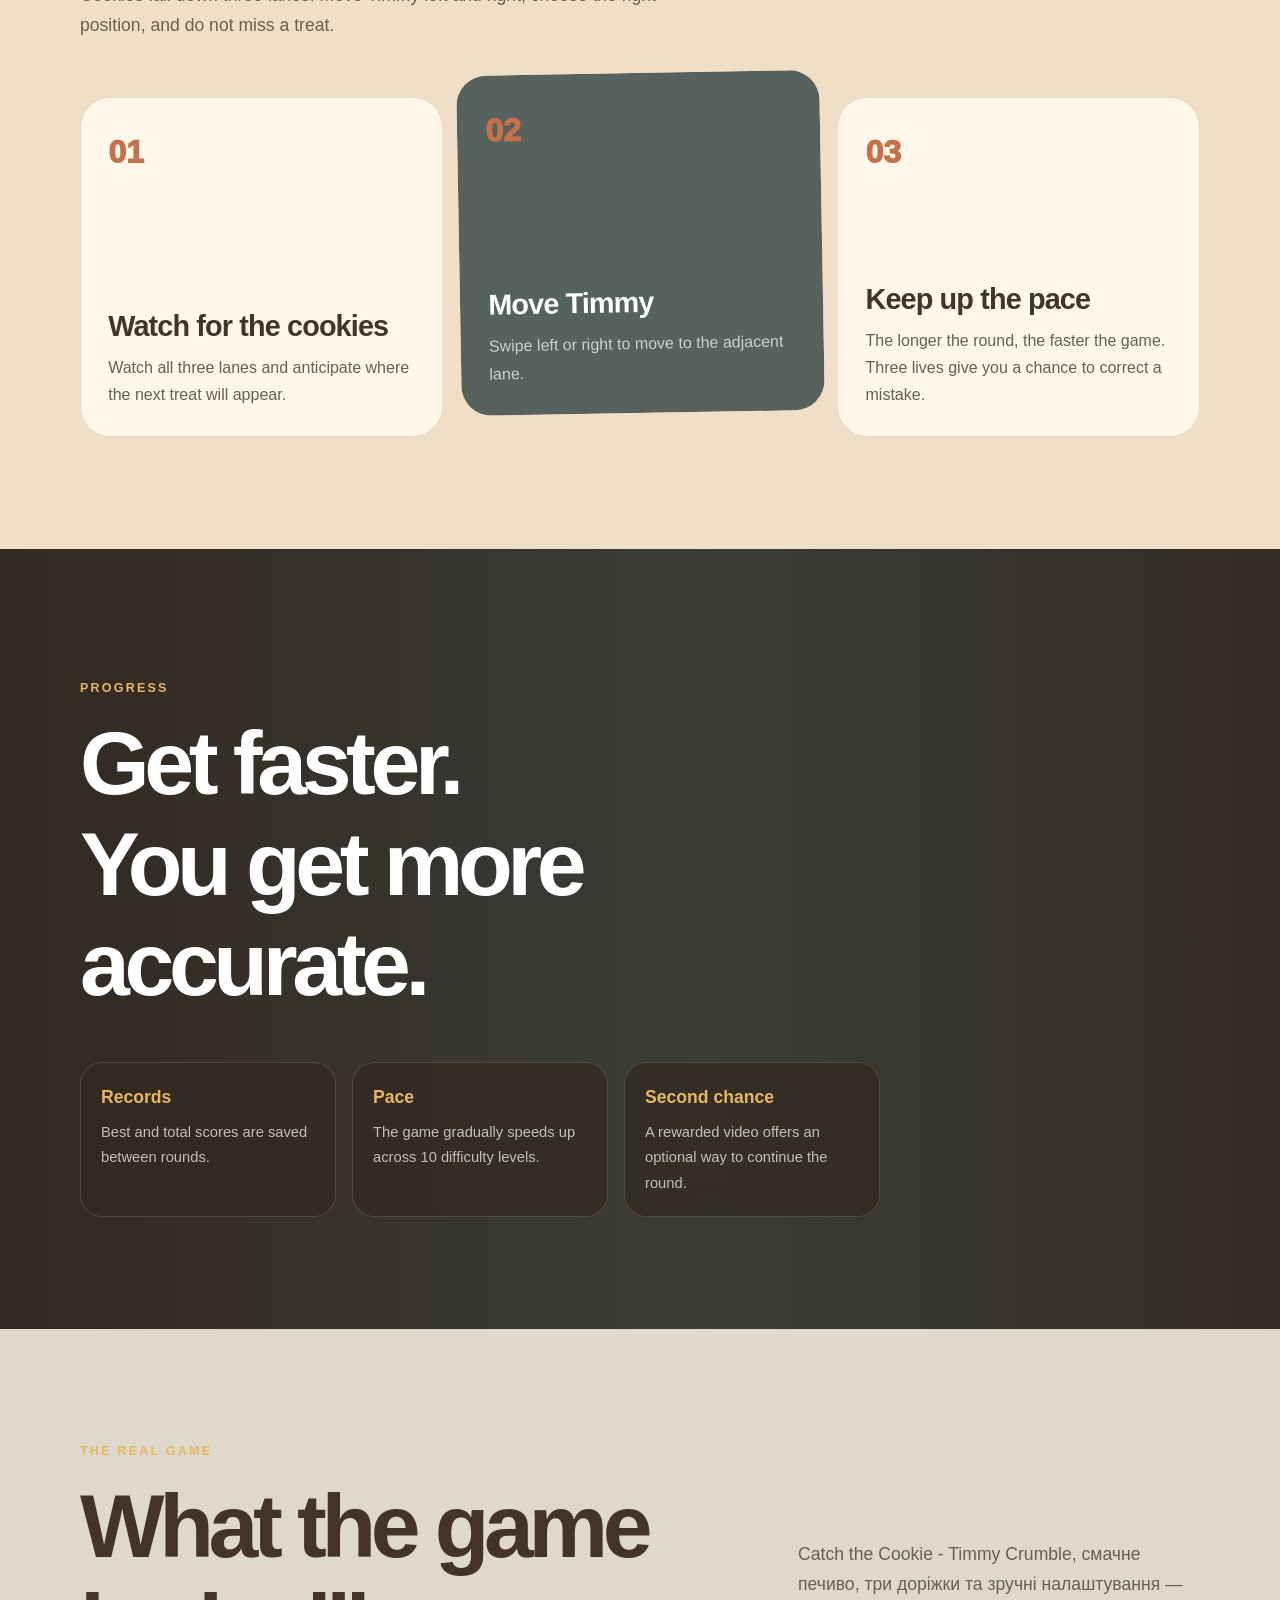
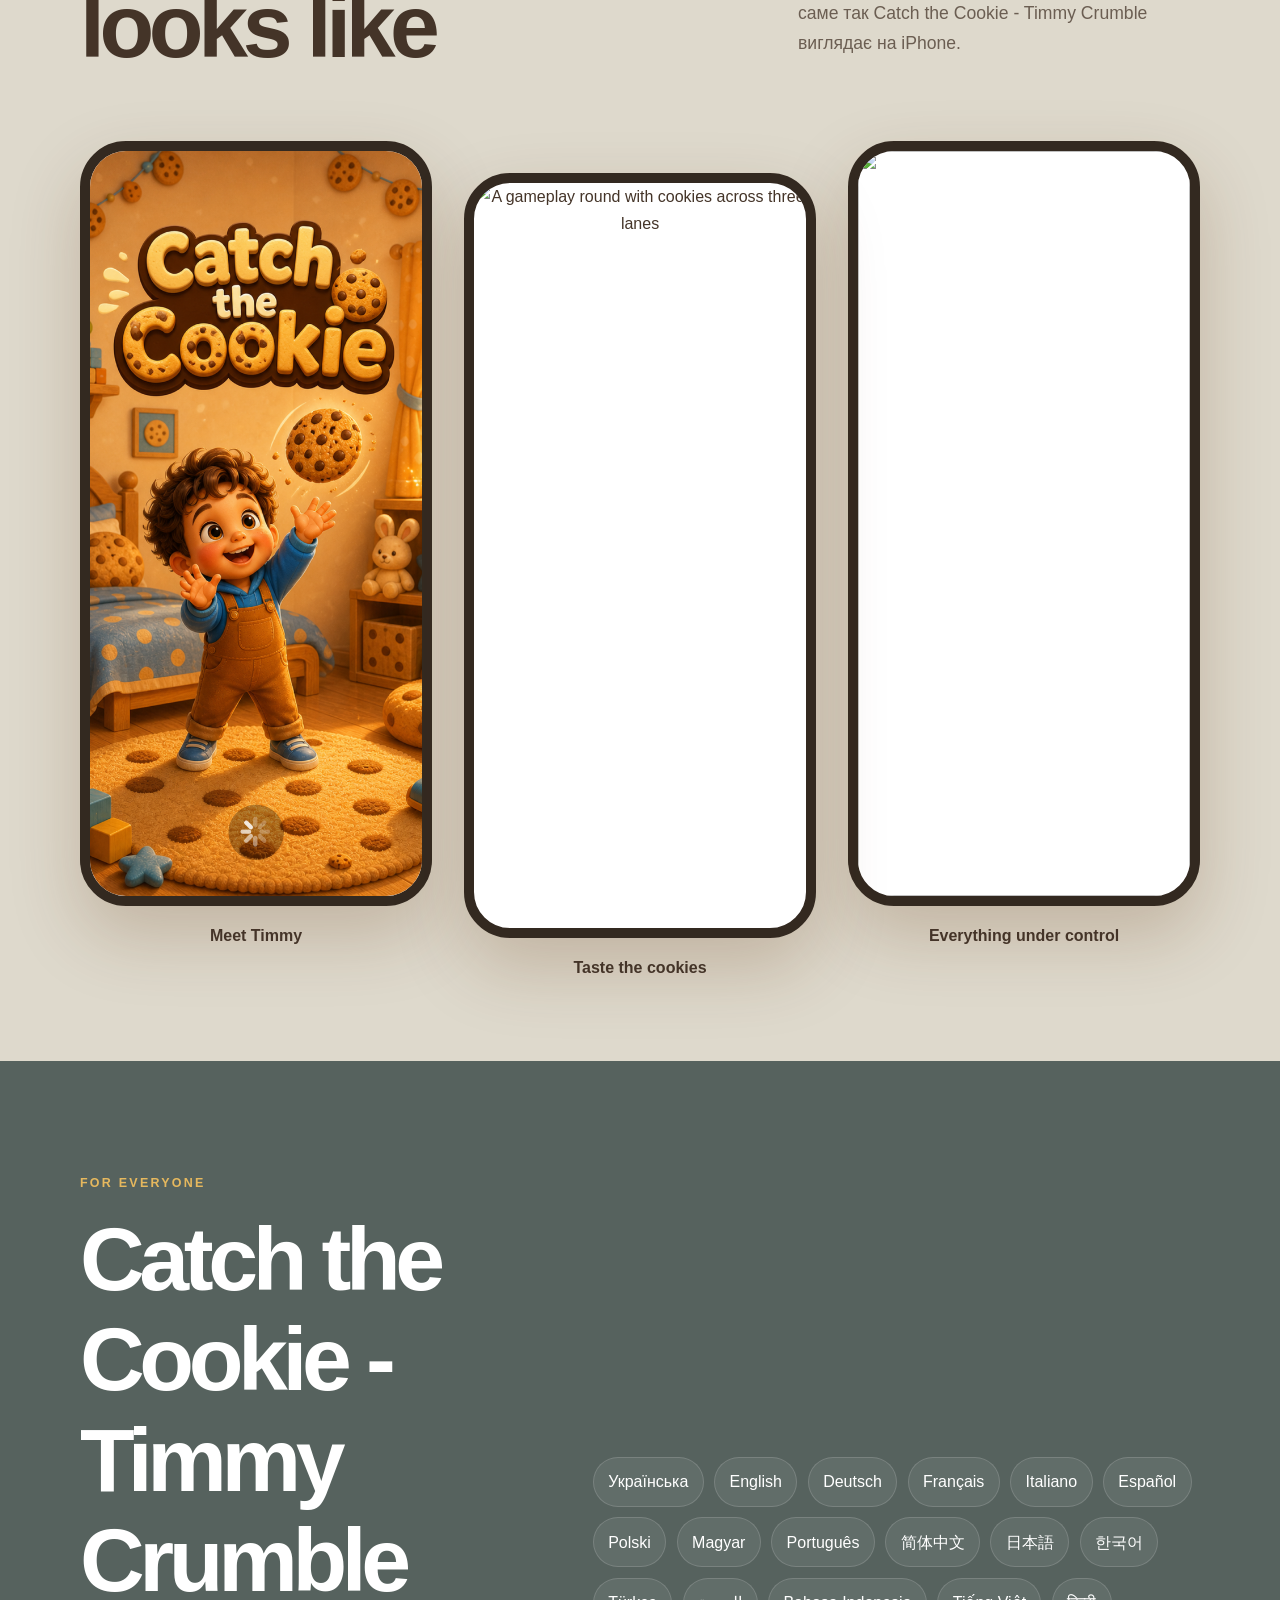
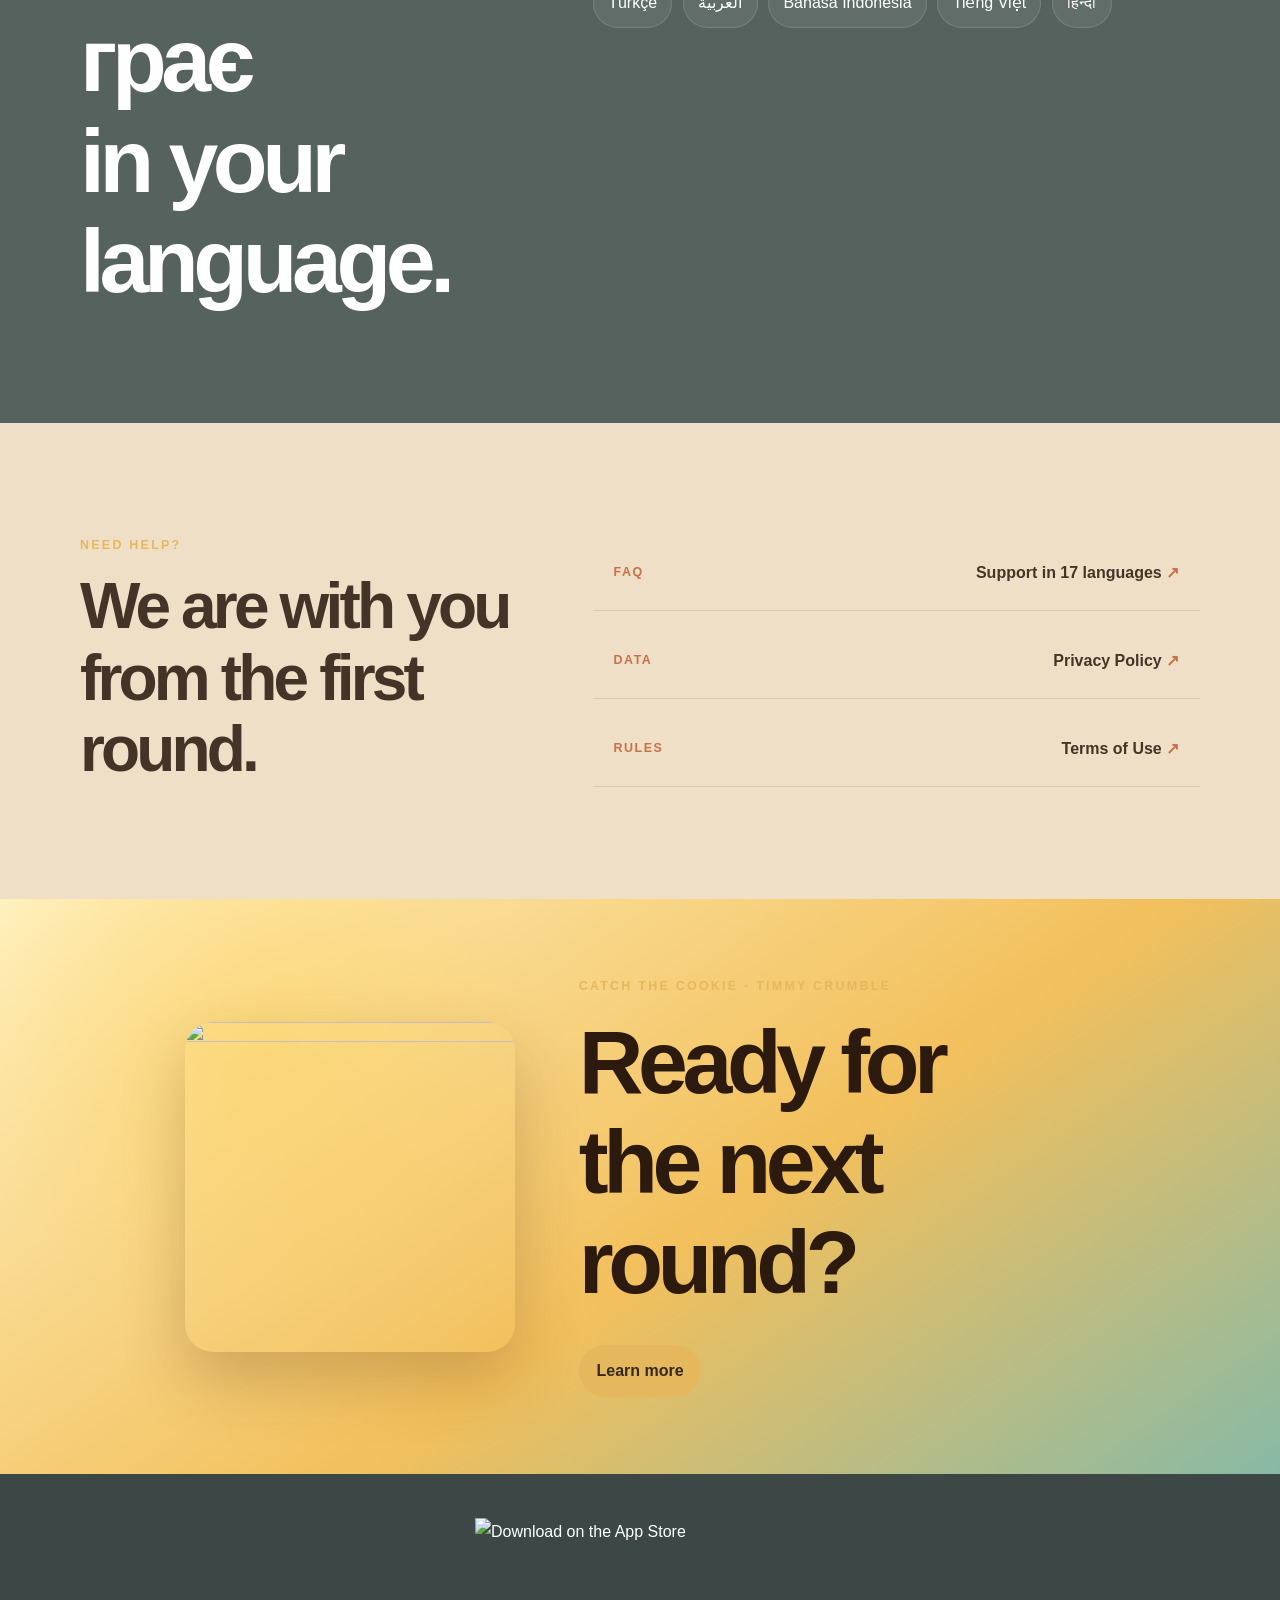
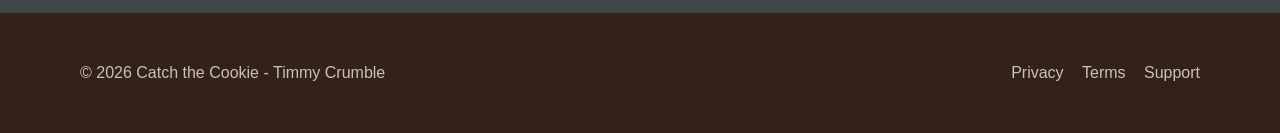
==== commit 21c9c8fd: "Rename Ukrainian brand to Timko Khumko" ====
--- a/index.html
+++ b/index.html
@@ -4,11 +4,11 @@
   <meta charset="utf-8">
   <meta name="viewport" content="width=device-width, initial-scale=1">
   <meta name="theme-color" content="#071621">
-  <meta name="description" content="Лови печиво - Тимко Хрумко — аркадна гра для iPhone, де Тимко Хрумко збирає печиво в затишному тридоріжковому забігу.">
-  <meta property="og:title" content="Лови печиво - Тимко Хрумко — мобільна аркада">
+  <meta name="description" content="Тимко Хрумко — аркадна гра для iPhone, де герой збирає печиво в затишному тридоріжковому забігу.">
+  <meta property="og:title" content="Тимко Хрумко — мобільна аркада">
   <meta property="og:description" content="Три доріжки. Смачне печиво. Спритний Тимко Хрумко.">
   <meta property="og:image" content="images/catchTheCookieIcon.png">
-  <title>Лови печиво - Тимко Хрумко — мобільна аркада</title>
+  <title>Тимко Хрумко — мобільна аркада</title>
   <link rel="icon" type="image/png" href="images/catchTheCookieIcon.png">
   <link rel="apple-touch-icon" href="images/catchTheCookieIcon.png">
   <link rel="stylesheet" href="site.css?v=20260728-7">
@@ -20,7 +20,7 @@
   <a class="skip-link" href="#main">Перейти до вмісту</a>
   <header class="topbar">
     <div class="shell topbar-inner">
-      <a class="brand" href="index.html"><img class="brand-logo" src="images/catchTheCookieIcon.png" alt=""><span data-product-short-name>Лови печиво</span></a>
+      <a class="brand" href="index.html"><img class="brand-logo" src="images/catchTheCookieIcon.png" alt=""><span data-product-short-name>Тимко Хрумко</span></a>
       <nav class="nav" aria-label="Навігація сайту">
         <a class="nav-link" href="#game">Гра</a>
         <a class="nav-link" href="#screens">Екрани</a>
@@ -40,7 +40,7 @@
       <div class="shell game-hero-grid">
         <div class="hero-copy">
           <p class="game-kicker">Аркада для iPhone · iOS 15+</p>
-          <h1>Кухонна гонка.<br><em>Лови печиво.</em></h1>
+          <h1>Кухонна гонка.<br><em>Тимко Хрумко.</em></h1>
           <p class="hero-summary">Проведіть Тимка Хрумка через теплу кухонну гонку, збирайте печиво й ставте нові рекорди у швидкому раунді.</p>
           <div class="hero-actions">
             <a class="button primary" href="#game">Дивитися, як грати</a>
@@ -56,7 +56,7 @@
       </div>
       <section class="app-store-band app-store-band-top" aria-label="App Store">
         <div class="shell app-store-band-inner">
-          <a class="app-store-badge-link" href="https://apps.apple.com/" target="_blank" rel="noreferrer" aria-label="Download on the App Store">
+          <a class="app-store-badge-link" href="https://apps.apple.com/us/app/catch-the-cookie/id6799230296" target="_blank" rel="noreferrer" aria-label="Download on the App Store">
             <img class="app-store-badge" src="images/appStoreBadge.png" alt="Download on the App Store">
           </a>
         </div>
@@ -99,7 +99,7 @@
           <p>Тимко Хрумко, смачне печиво, три доріжки та зручні налаштування — саме так CatchTheCookie виглядає на iPhone.</p>
         </div>
         <div class="phone-gallery" aria-label="Скриншоти CatchTheCookie">
-          <figure class="phone phone-tall"><div class="phone-screen"><img src="images/screenshotSplash.png?v=20260828-6" alt="Заставка CatchTheCookie з Тимком Хрумком" loading="lazy"></div><figcaption>Знайомство з Тимком Хрумком</figcaption></figure>
+          <figure class="phone phone-tall"><div class="phone-screen"><img src="images/screenshotSplash.png?v=20260829-4" alt="Заставка CatchTheCookie з Тимком Хрумком" loading="lazy"></div><figcaption>Знайомство з Тимком Хрумком</figcaption></figure>
           <figure class="phone phone-center"><div class="phone-screen"><img src="images/screenshotGameplay.png?v=20260727-3" alt="Ігровий раунд із печивом на трьох доріжках" loading="lazy"></div><figcaption>Куштуйте печиво</figcaption></figure>
           <figure class="phone phone-tall"><div class="phone-screen"><img src="images/screenshotSettings.png?v=20260727-3" alt="" loading="lazy"></div><figcaption>Усе під контролем</figcaption></figure>
         </div>
@@ -128,18 +128,18 @@
 
     <section class="final-game-cta">
       <img src="images/catchTheCookieIcon.png" alt="" aria-hidden="true">
-      <div><p class="game-kicker" data-product-name>Лови печиво - Тимко Хрумко</p><h2>Готові до<br>наступного раунду?</h2><a class="button primary" href="support.html">Дізнатися більше</a></div>
+      <div><p class="game-kicker" data-product-name>Тимко Хрумко</p><h2>Готові до<br>наступного раунду?</h2><a class="button primary" href="support.html">Дізнатися більше</a></div>
     </section>
 
     <section class="app-store-band app-store-band-bottom" aria-label="App Store">
       <div class="shell app-store-band-inner">
-        <a class="app-store-badge-link" href="https://apps.apple.com/" target="_blank" rel="noreferrer" aria-label="Download on the App Store">
+        <a class="app-store-badge-link" href="https://apps.apple.com/us/app/catch-the-cookie/id6799230296" target="_blank" rel="noreferrer" aria-label="Download on the App Store">
           <img class="app-store-badge" src="images/appStoreBadge.png" alt="Download on the App Store">
         </a>
       </div>
     </section>
   </main>
 
-  <footer class="footer"><div class="shell footer-inner"><span>© 2026 <span data-product-name>Лови печиво - Тимко Хрумко</span></span><div class="footer-links"><a href="privacy.html">Конфіденційність</a><a href="terms.html">Умови</a><a href="support.html">Підтримка</a></div></div></footer>
+  <footer class="footer"><div class="shell footer-inner"><span>© 2026 <span data-product-name>Тимко Хрумко</span></span><div class="footer-links"><a href="privacy.html">Конфіденційність</a><a href="terms.html">Умови</a><a href="support.html">Підтримка</a></div></div></footer>
 </body>
 </html>
